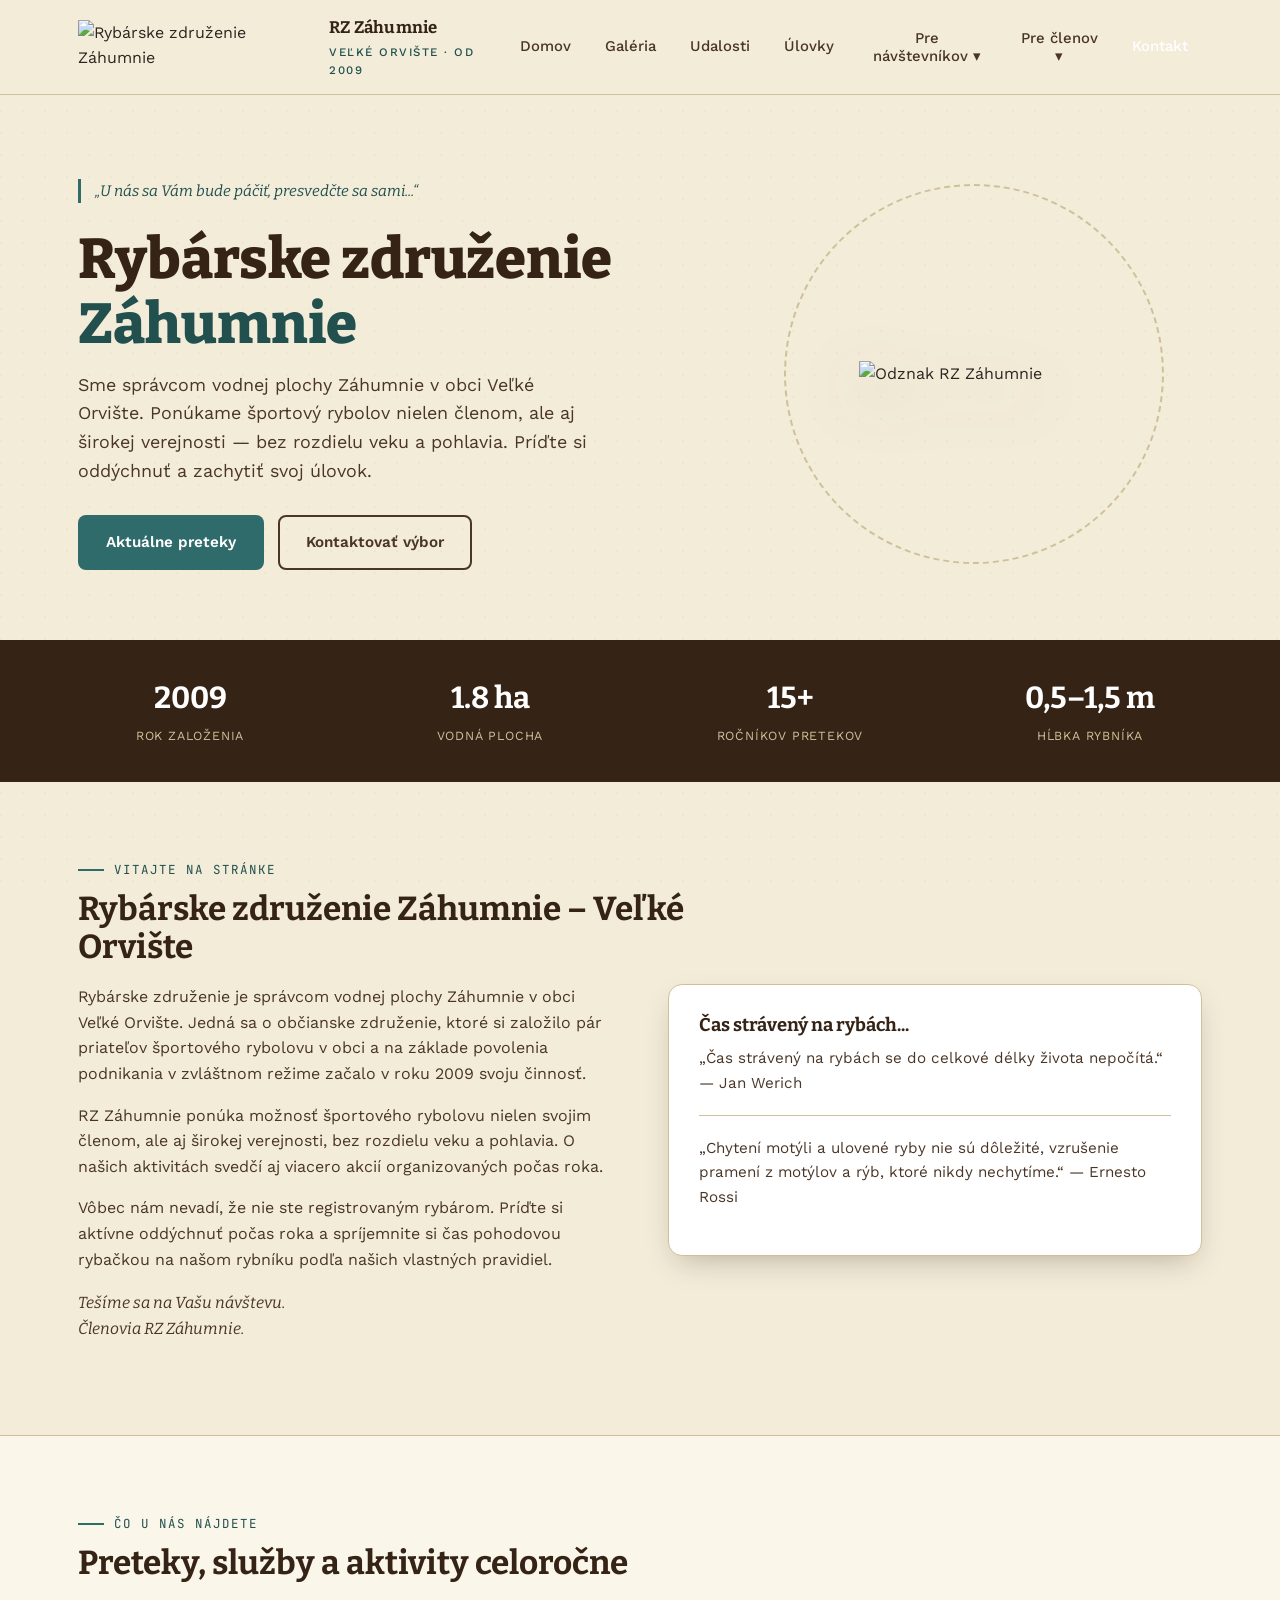
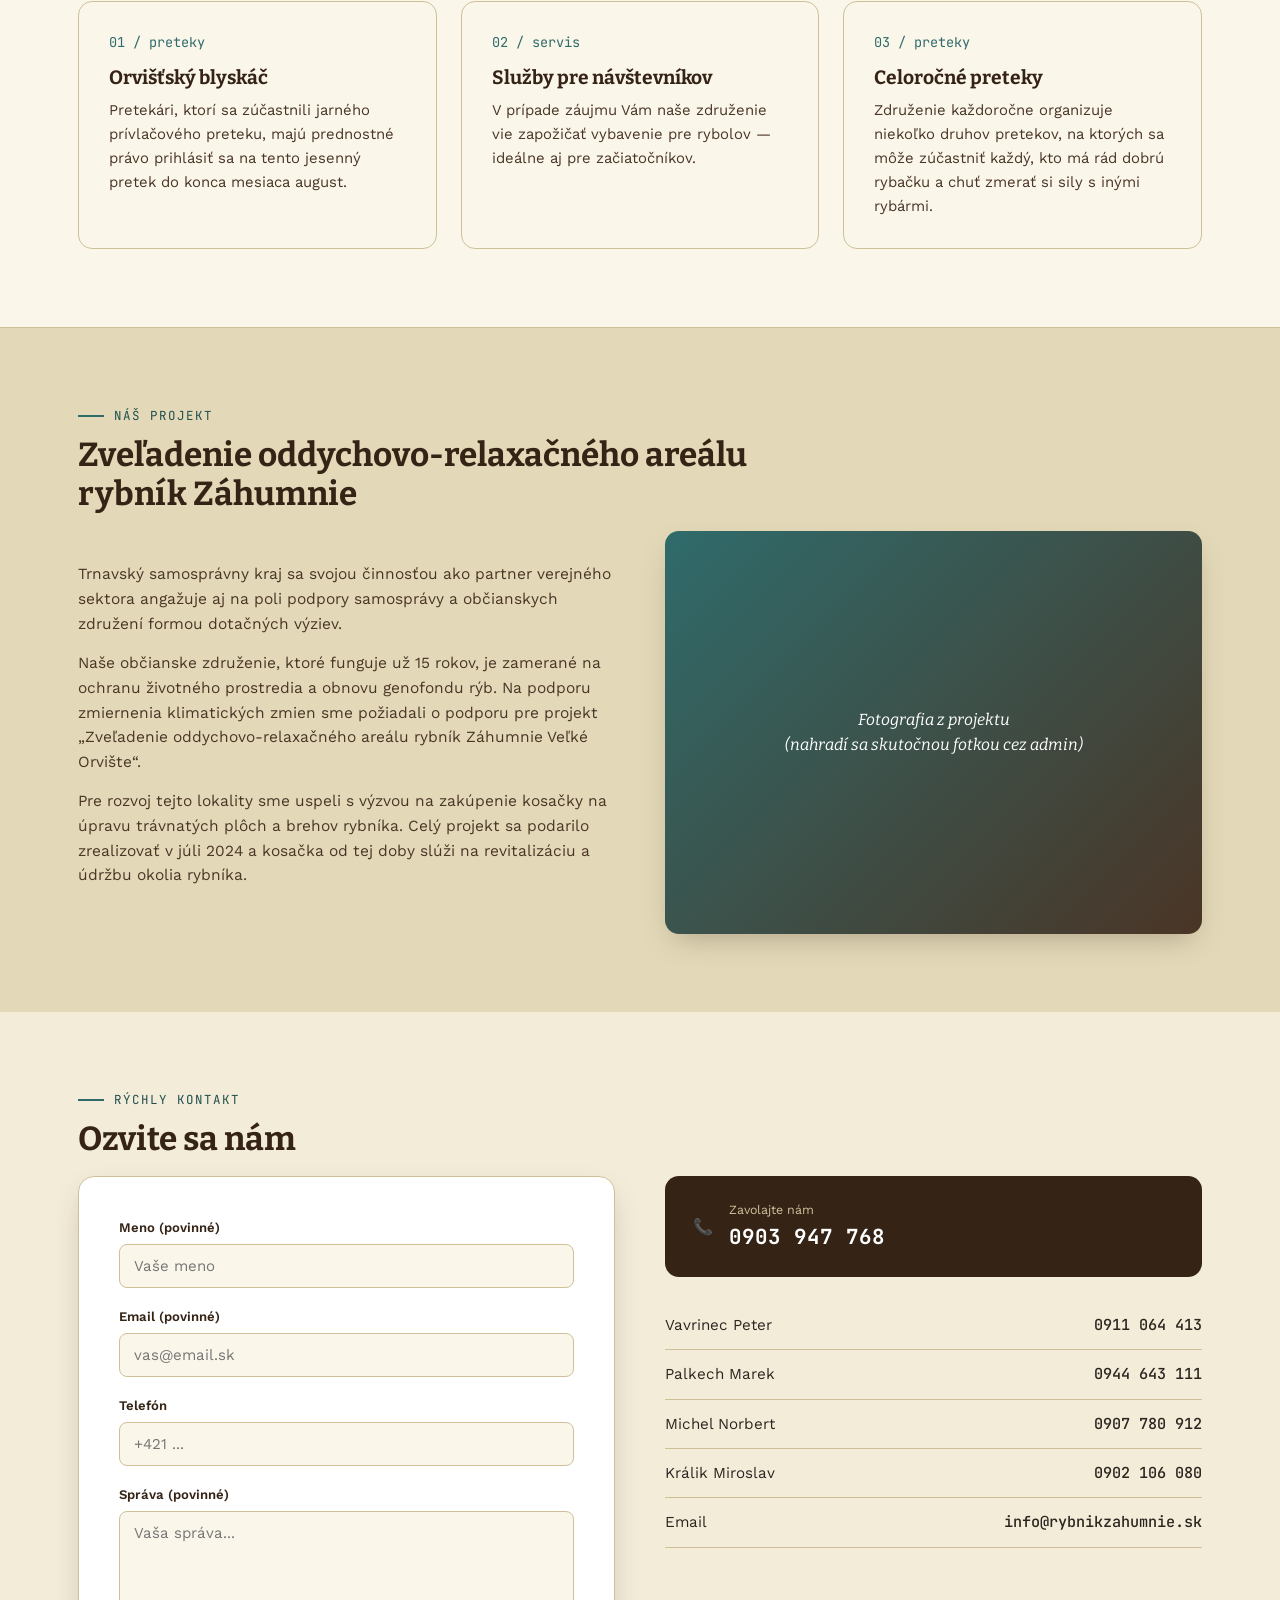
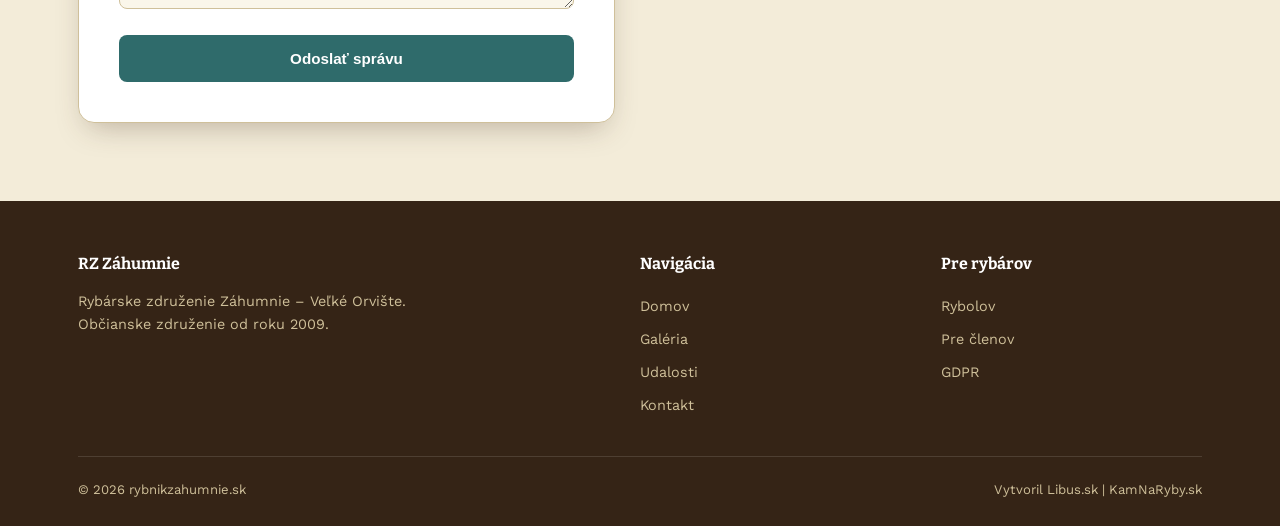
==== index.html @ ee63e74c "Add index.html" ====
<!DOCTYPE html>
<html lang="sk">
<head>
<meta charset="UTF-8">
<meta name="viewport" content="width=device-width, initial-scale=1.0">
<title>Rybárske združenie Záhumnie – Veľké Orvište</title>
<meta name="description" content="Rybárske združenie je správcom vodnej plochy Záhumnie v obci Veľké Orvište. Občianske združenie založené v roku 2009, ktoré ponúka športový rybolov pre členov aj širokú verejnosť.">
<link rel="preconnect" href="https://fonts.googleapis.com">
<link rel="preconnect" href="https://fonts.gstatic.com" crossorigin>
<link href="https://fonts.googleapis.com/css2?family=Bitter:ital,wght@0,400;0,600;0,700;0,800;1,500&family=Work+Sans:wght@300;400;500;600;700&family=JetBrains+Mono:wght@400;500;600&display=swap" rel="stylesheet">
<style>
  :root{
    --ink:#4A3526;
    --ink-deep:#352416;
    --parchment:#F3ECD9;
    --parchment-soft:#FAF6EA;
    --sand:#E3D9B8;
    --sand-line:#CFC09A;
    --water:#2F6B6B;
    --water-deep:#21504F;
    --charcoal:#2B2520;
    --white:#FFFFFF;
    --shadow: 0 12px 30px -10px rgba(74,53,38,.35);
  }
  *{box-sizing:border-box; margin:0; padding:0;}
  html{scroll-behavior:smooth;}
  body{
    font-family:'Work Sans', sans-serif;
    background:var(--parchment);
    color:var(--charcoal);
    line-height:1.6;
    overflow-x:hidden;
  }
  h1,h2,h3,h4{ font-family:'Bitter', serif; color:var(--ink-deep); line-height:1.15; }
  a{ color:inherit; text-decoration:none; }
  .mono{ font-family:'JetBrains Mono', monospace; }
  .wrap{ max-width:1180px; margin:0 auto; padding:0 28px; }

  /* texture */
  body::before{
    content:"";
    position:fixed; inset:0; pointer-events:none; z-index:0;
    background-image: radial-gradient(circle at 1px 1px, rgba(74,53,38,.05) 1px, transparent 0);
    background-size: 22px 22px;
    opacity:.6;
  }

  /* ===== HEADER ===== */
  header{
    position:sticky; top:0; z-index:50;
    background:rgba(243,236,217,.92);
    backdrop-filter: blur(8px);
    border-bottom:1px solid var(--sand-line);
  }
  .nav{ display:flex; align-items:center; justify-content:space-between; padding:14px 28px; max-width:1180px; margin:0 auto;}
  .brand{ display:flex; align-items:center; gap:12px; }
  .brand img{ height:54px; width:auto; display:block; }
  .brand-text{ font-family:'Bitter', serif; font-weight:700; font-size:1.05rem; color:var(--ink-deep); letter-spacing:.2px;}
  .brand-text span{ display:block; font-family:'Work Sans',sans-serif; font-weight:500; font-size:.72rem; color:var(--water-deep); letter-spacing:1.5px; text-transform:uppercase; margin-top:2px;}
  nav.links{ display:flex; align-items:center; gap:6px; font-size:.93rem; font-weight:500;}
  nav.links > a, nav.links > .dropdown > button{
    padding:10px 14px; border-radius:6px; border:none; background:none; cursor:pointer;
    font-family:'Work Sans',sans-serif; font-size:.93rem; font-weight:500; color:var(--ink);
    transition:.2s;
  }
  nav.links > a:hover, nav.links > .dropdown > button:hover{ background:var(--sand); color:var(--ink-deep);}
  .dropdown{ position:relative; }
  .dropdown-menu{
    position:absolute; top:110%; left:0; background:var(--white); border:1px solid var(--sand-line);
    border-radius:10px; box-shadow:var(--shadow); min-width:230px; padding:6px; opacity:0; visibility:hidden;
    transform:translateY(-6px); transition:.18s; z-index:60;
  }
  .dropdown:hover .dropdown-menu{ opacity:1; visibility:visible; transform:translateY(0);}
  .dropdown-menu a{ display:block; padding:10px 14px; border-radius:7px; font-size:.88rem; color:var(--charcoal);}
  .dropdown-menu a:hover{ background:var(--parchment); color:var(--water-deep);}
  .cta-btn{
    background:var(--water); color:#fff !important; padding:10px 20px; border-radius:7px; font-weight:600;
  }
  .cta-btn:hover{ background:var(--water-deep) !important; }
  .burger{ display:none; }

  /* ===== HERO ===== */
  .hero{
    position:relative; z-index:1;
    padding:84px 28px 70px;
    max-width:1180px; margin:0 auto;
    display:grid; grid-template-columns:1.15fr .85fr; gap:50px; align-items:center;
  }
  .hero-quote{
    font-family:'Bitter', serif; font-style:italic; font-size:.95rem; color:var(--water-deep);
    border-left:3px solid var(--water); padding-left:14px; margin-bottom:24px; max-width:480px;
  }
  .hero h1{
    font-size:clamp(2.3rem, 4.4vw, 3.6rem); font-weight:800; margin-bottom:14px;
  }
  .hero h1 em{ font-style:normal; color:var(--water-deep); }
  .hero p.lead{
    font-size:1.12rem; color:var(--ink); max-width:520px; margin-bottom:30px;
  }
  .hero-actions{ display:flex; gap:14px; flex-wrap:wrap; }
  .btn{
    display:inline-flex; align-items:center; gap:8px; padding:13px 26px; border-radius:8px; font-weight:600;
    font-size:.95rem; border:2px solid transparent; transition:.2s;
  }
  .btn-primary{ background:var(--water); color:#fff; }
  .btn-primary:hover{ background:var(--water-deep); transform:translateY(-1px);}
  .btn-outline{ border-color:var(--ink); color:var(--ink); }
  .btn-outline:hover{ background:var(--ink); color:#fff; }

  .hero-badge-wrap{
    position:relative; display:flex; align-items:center; justify-content:center;
  }
  .badge-ring{
    position:absolute; width:380px; height:380px; border-radius:50%;
    border:2px dashed var(--sand-line);
    animation: spin 60s linear infinite;
  }
  @keyframes spin{ to{ transform:rotate(360deg); } }
  .hero-badge-wrap img{
    width:230px; height:auto; filter:drop-shadow(0 18px 30px rgba(74,53,38,.3));
    position:relative; z-index:2;
  }

  /* ===== STATS STRIP ===== */
  .stats{
    background:var(--ink-deep); color:var(--parchment-soft);
    padding:34px 28px;
  }
  .stats-inner{ max-width:1180px; margin:0 auto; display:grid; grid-template-columns:repeat(4,1fr); gap:20px; text-align:center;}
  .stats-inner div b{ display:block; font-family:'Bitter',serif; font-size:1.9rem; color:#fff; }
  .stats-inner div span{ font-size:.78rem; letter-spacing:.8px; text-transform:uppercase; color:var(--sand-line); }

  /* ===== SECTIONS ===== */
  section{ padding:78px 0; position:relative; z-index:1; }
  .eyebrow{
    font-family:'JetBrains Mono',monospace; font-size:.78rem; letter-spacing:2px; text-transform:uppercase;
    color:var(--water-deep); margin-bottom:10px; display:flex; align-items:center; gap:10px;
  }
  .eyebrow::before{ content:""; width:26px; height:2px; background:var(--water); }
  .section-title{ font-size:clamp(1.7rem,2.6vw,2.3rem); margin-bottom:18px; max-width:680px; }
  .section-lead{ color:var(--ink); max-width:680px; font-size:1.02rem; margin-bottom:40px;}

  /* divider stamp motif */
  .stamp-divider{ display:flex; align-items:center; gap:14px; margin:0 auto 50px; width:fit-content; }
  .stamp-divider .dot{ width:8px; height:8px; border-radius:50%; background:var(--water); }
  .stamp-divider .line{ width:60px; height:1px; background:var(--sand-line); }

  /* about */
  .about-grid{ display:grid; grid-template-columns:1fr 1fr; gap:56px; align-items:start; }
  .about-grid p{ margin-bottom:16px; color:var(--ink); }
  .pull-card{
    background:var(--white); border:1px solid var(--sand-line); border-radius:14px; padding:30px;
    box-shadow:var(--shadow);
  }
  .pull-card h4{ font-size:1.15rem; margin-bottom:10px; }
  .pull-card p{ font-size:.95rem; color:var(--ink); }
  .signoff{ font-family:'Bitter',serif; font-style:italic; margin-top:18px; color:var(--water-deep); }

  /* feature cards (sluzby/preteky) */
  .feature-grid{ display:grid; grid-template-columns:repeat(3,1fr); gap:24px; }
  .feature-card{
    background:var(--parchment-soft); border:1px solid var(--sand-line); border-radius:14px; padding:30px;
    transition:.25s;
  }
  .feature-card:hover{ transform:translateY(-4px); box-shadow:var(--shadow); border-color:var(--water);}
  .feature-card .num{ font-family:'JetBrains Mono',monospace; color:var(--water); font-size:.85rem; margin-bottom:14px; display:block;}
  .feature-card h3{ font-size:1.2rem; margin-bottom:10px; }
  .feature-card p{ font-size:.93rem; color:var(--ink); }

  /* project section (TSK) */
  .project{ background:var(--sand); }
  .project-grid{ display:grid; grid-template-columns:1fr 1fr; gap:50px; align-items:center; }
  .project p{ color:var(--ink); margin-bottom:14px; font-size:.97rem; }
  .project-photo{
    border-radius:14px; overflow:hidden; box-shadow:var(--shadow); aspect-ratio:4/3;
    background:linear-gradient(135deg, var(--water) 0%, var(--ink) 100%);
    display:flex; align-items:center; justify-content:center; color:#fff; font-family:'Bitter',serif;
    font-style:italic; text-align:center; padding:20px;
  }

  /* contact */
  .contact{ }
  .contact-grid{ display:grid; grid-template-columns:1fr 1fr; gap:50px; }
  .contact-card{ background:var(--white); border:1px solid var(--sand-line); border-radius:16px; padding:40px; box-shadow:var(--shadow);}
  .field{ margin-bottom:18px; }
  .field label{ display:block; font-size:.82rem; font-weight:600; margin-bottom:6px; color:var(--ink-deep);}
  .field input, .field textarea{
    width:100%; padding:12px 14px; border:1.5px solid var(--sand-line); border-radius:8px; font-family:inherit;
    font-size:.94rem; background:var(--parchment-soft); color:var(--charcoal);
  }
  .field input:focus, .field textarea:focus{ outline:none; border-color:var(--water); }
  .phone-box{
    display:flex; align-items:center; gap:16px; padding:24px 28px; background:var(--ink-deep); border-radius:14px;
    color:#fff; margin-bottom:24px;
  }
  .phone-box b{ font-family:'JetBrains Mono',monospace; font-size:1.3rem; letter-spacing:1px;}
  .contact-list{ list-style:none; }
  .contact-list li{ padding:12px 0; border-bottom:1px solid var(--sand-line); display:flex; justify-content:space-between; font-size:.95rem;}
  .contact-list li b{ font-family:'JetBrains Mono',monospace; font-weight:500; }

  /* footer */
  footer{ background:var(--ink-deep); color:var(--parchment-soft); padding:50px 0 26px; }
  .footer-grid{ display:grid; grid-template-columns:2fr 1fr 1fr; gap:40px; margin-bottom:34px;}
  .footer-grid h5{ font-family:'Bitter',serif; color:#fff; margin-bottom:14px; font-size:1rem;}
  .footer-grid a{ display:block; padding:5px 0; font-size:.9rem; color:var(--sand-line); }
  .footer-grid a:hover{ color:#fff; }
  .footer-bottom{
    border-top:1px solid rgba(255,255,255,.12); padding-top:22px; display:flex; justify-content:space-between;
    flex-wrap:wrap; gap:10px; font-size:.82rem; color:var(--sand-line);
  }
  .footer-bottom a{ color:var(--sand-line); }
  .footer-bottom a:hover{ color:#fff; }

  @media(max-width:880px){
    .nav nav.links{ display:none; }
    .hero{ grid-template-columns:1fr; }
    .hero-badge-wrap{ order:-1; }
    .badge-ring{ width:240px; height:240px; }
    .hero-badge-wrap img{ width:160px; }
    .stats-inner{ grid-template-columns:repeat(2,1fr); }
    .about-grid, .project-grid, .contact-grid{ grid-template-columns:1fr; }
    .feature-grid{ grid-template-columns:1fr; }
    .footer-grid{ grid-template-columns:1fr; }
  }
  @media (prefers-reduced-motion: reduce){
    .badge-ring{ animation:none; }
  }
</style>
</head>
<body>

<header>
  <div class="nav">
    <a class="brand" href="#">
      <img src="logo.png" alt="Rybárske združenie Záhumnie">
      <span class="brand-text">RZ Záhumnie<span>Veľké Orvište · od 2009</span></span>
    </a>
    <nav class="links">
      <a href="#domov">Domov</a>
      <a href="#galeria">Galéria</a>
      <a href="#udalosti">Udalosti</a>
      <a href="#ulovky">Úlovky</a>
      <div class="dropdown">
        <button>Pre návštevníkov ▾</button>
        <div class="dropdown-menu">
          <a href="#">Rybolov</a>
          <a href="#">Servis</a>
          <a href="#">Ochrana osobných údajov a GDPR</a>
        </div>
      </div>
      <div class="dropdown">
        <button>Pre členov ▾</button>
        <div class="dropdown-menu">
          <a href="#">Zoznam našich členov</a>
          <a href="#">Stanovy združenia</a>
          <a href="#">Rybársky poriadok</a>
        </div>
      </div>
      <a class="cta-btn" href="#kontakt">Kontakt</a>
    </nav>
  </div>
</header>

<section class="hero" id="domov">
  <div>
    <p class="hero-quote">„U nás sa Vám bude páčiť, presvedčte sa sami...“</p>
    <h1>Rybárske združenie <em>Záhumnie</em></h1>
    <p class="lead">Sme správcom vodnej plochy Záhumnie v obci Veľké Orvište. Ponúkame športový rybolov nielen členom, ale aj širokej verejnosti — bez rozdielu veku a pohlavia. Príďte si oddýchnuť a zachytiť svoj úlovok.</p>
    <div class="hero-actions">
      <a href="#udalosti" class="btn btn-primary">Aktuálne preteky</a>
      <a href="#kontakt" class="btn btn-outline">Kontaktovať výbor</a>
    </div>
  </div>
  <div class="hero-badge-wrap">
    <div class="badge-ring"></div>
    <img src="logo.png" alt="Odznak RZ Záhumnie">
  </div>
</section>

<div class="stats">
  <div class="stats-inner">
    <div><b>2009</b><span>rok založenia</span></div>
    <div><b>1.8 ha</b><span>vodná plocha</span></div>
    <div><b>15+</b><span>ročníkov pretekov</span></div>
    <div><b>0,5–1,5 m</b><span>hĺbka rybníka</span></div>
  </div>
</div>

<section id="vitajte">
  <div class="wrap">
    <div class="eyebrow">Vitajte na stránke</div>
    <h2 class="section-title">Rybárske združenie Záhumnie – Veľké Orvište</h2>
    <div class="about-grid">
      <div>
        <p>Rybárske združenie je správcom vodnej plochy Záhumnie v obci Veľké Orvište. Jedná sa o občianske združenie, ktoré si založilo pár priateľov športového rybolovu v obci a na základe povolenia podnikania v zvláštnom režime začalo v roku 2009 svoju činnosť.</p>
        <p>RZ Záhumnie ponúka možnosť športového rybolovu nielen svojim členom, ale aj širokej verejnosti, bez rozdielu veku a pohlavia. O našich aktivitách svedčí aj viacero akcií organizovaných počas roka.</p>
        <p>Vôbec nám nevadí, že nie ste registrovaným rybárom. Príďte si aktívne oddýchnuť počas roka a spríjemnite si čas pohodovou rybačkou na našom rybníku podľa našich vlastných pravidiel.</p>
        <p class="signoff">Tešíme sa na Vašu návštevu.<br>Členovia RZ Záhumnie.</p>
      </div>
      <div class="pull-card">
        <h4>Čas strávený na rybách...</h4>
        <p>„Čas strávený na rybách se do celkové délky života nepočítá.“ — Jan Werich</p>
        <hr style="border:none;border-top:1px solid var(--sand-line); margin:20px 0;">
        <p>„Chytení motýli a ulovené ryby nie sú dôležité, vzrušenie pramení z motýlov a rýb, ktoré nikdy nechytíme.“ — Ernesto Rossi</p>
      </div>
    </div>
  </div>
</section>

<section style="background:var(--parchment-soft); border-top:1px solid var(--sand-line); border-bottom:1px solid var(--sand-line);">
  <div class="wrap">
    <div class="eyebrow">Čo u nás nájdete</div>
    <h2 class="section-title">Preteky, služby a aktivity celoročne</h2>
    <div class="feature-grid">
      <div class="feature-card">
        <span class="num">01 / preteky</span>
        <h3>Orvišťský blyskáč</h3>
        <p>Pretekári, ktorí sa zúčastnili jarného prívlačového preteku, majú prednostné právo prihlásiť sa na tento jesenný pretek do konca mesiaca august.</p>
      </div>
      <div class="feature-card">
        <span class="num">02 / servis</span>
        <h3>Služby pre návštevníkov</h3>
        <p>V prípade záujmu Vám naše združenie vie zapožičať vybavenie pre rybolov — ideálne aj pre začiatočníkov.</p>
      </div>
      <div class="feature-card">
        <span class="num">03 / preteky</span>
        <h3>Celoročné preteky</h3>
        <p>Združenie každoročne organizuje niekoľko druhov pretekov, na ktorých sa môže zúčastniť každý, kto má rád dobrú rybačku a chuť zmerať si sily s inými rybármi.</p>
      </div>
    </div>
  </div>
</section>

<section class="project">
  <div class="wrap">
    <div class="eyebrow">Náš projekt</div>
    <h2 class="section-title">Zveľadenie oddychovo-relaxačného areálu rybník Záhumnie</h2>
    <div class="project-grid">
      <div>
        <p>Trnavský samosprávny kraj sa svojou činnosťou ako partner verejného sektora angažuje aj na poli podpory samosprávy a občianskych združení formou dotačných výziev.</p>
        <p>Naše občianske združenie, ktoré funguje už 15 rokov, je zamerané na ochranu životného prostredia a obnovu genofondu rýb. Na podporu zmiernenia klimatických zmien sme požiadali o podporu pre projekt „Zveľadenie oddychovo-relaxačného areálu rybník Záhumnie Veľké Orvište“.</p>
        <p>Pre rozvoj tejto lokality sme uspeli s výzvou na zakúpenie kosačky na úpravu trávnatých plôch a brehov rybníka. Celý projekt sa podarilo zrealizovať v júli 2024 a kosačka od tej doby slúži na revitalizáciu a údržbu okolia rybníka.</p>
      </div>
      <div class="project-photo">Fotografia z projektu<br>(nahradí sa skutočnou fotkou cez admin)</div>
    </div>
  </div>
</section>

<section class="contact" id="kontakt">
  <div class="wrap">
    <div class="eyebrow">Rýchly kontakt</div>
    <h2 class="section-title">Ozvite sa nám</h2>
    <div class="contact-grid">
      <div class="contact-card">
        <div class="field"><label>Meno (povinné)</label><input type="text" placeholder="Vaše meno"></div>
        <div class="field"><label>Email (povinné)</label><input type="email" placeholder="vas@email.sk"></div>
        <div class="field"><label>Telefón</label><input type="text" placeholder="+421 ..."></div>
        <div class="field"><label>Správa (povinné)</label><textarea rows="4" placeholder="Vaša správa..."></textarea></div>
        <button class="btn btn-primary" style="width:100%; justify-content:center;">Odoslať správu</button>
      </div>
      <div>
        <div class="phone-box">
          <span>📞</span>
          <div><div style="font-size:.78rem; color:var(--sand-line);">Zavolajte nám</div><b>0903 947 768</b></div>
        </div>
        <ul class="contact-list">
          <li>Vavrinec Peter <b>0911 064 413</b></li>
          <li>Palkech Marek <b>0944 643 111</b></li>
          <li>Michel Norbert <b>0907 780 912</b></li>
          <li>Králik Miroslav <b>0902 106 080</b></li>
          <li>Email <b>info@rybnikzahumnie.sk</b></li>
        </ul>
      </div>
    </div>
  </div>
</section>

<footer>
  <div class="wrap">
    <div class="footer-grid">
      <div>
        <h5>RZ Záhumnie</h5>
        <p style="color:var(--sand-line); font-size:.9rem; max-width:340px;">Rybárske združenie Záhumnie – Veľké Orvište. Občianske združenie od roku 2009.</p>
      </div>
      <div>
        <h5>Navigácia</h5>
        <a href="#domov">Domov</a>
        <a href="#galeria">Galéria</a>
        <a href="#udalosti">Udalosti</a>
        <a href="#kontakt">Kontakt</a>
      </div>
      <div>
        <h5>Pre rybárov</h5>
        <a href="#">Rybolov</a>
        <a href="#">Pre členov</a>
        <a href="#">GDPR</a>
      </div>
    </div>
    <div class="footer-bottom">
      <span>© 2026 rybnikzahumnie.sk</span>
      <span>Vytvoril <a href="#">Libus.sk</a> | <a href="#">KamNaRyby.sk</a></span>
    </div>
  </div>
</footer>

</body>
</html>
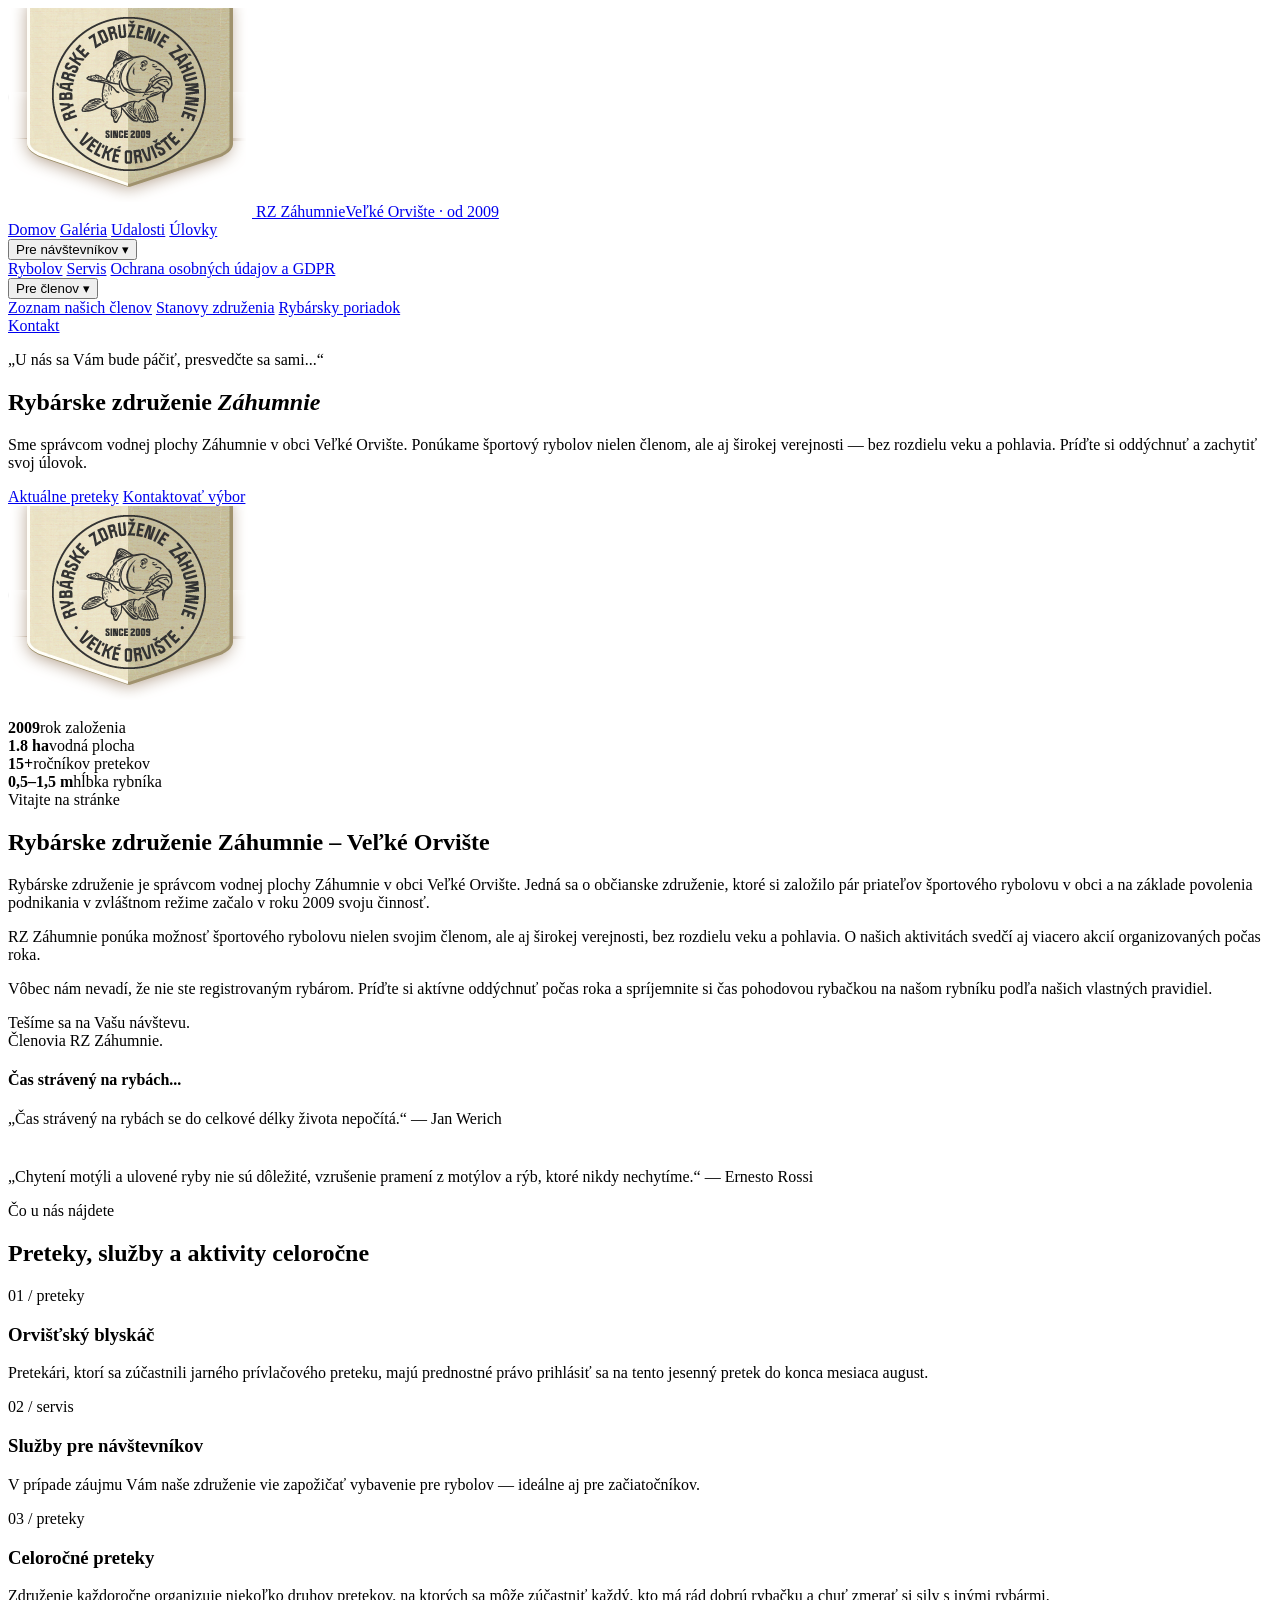
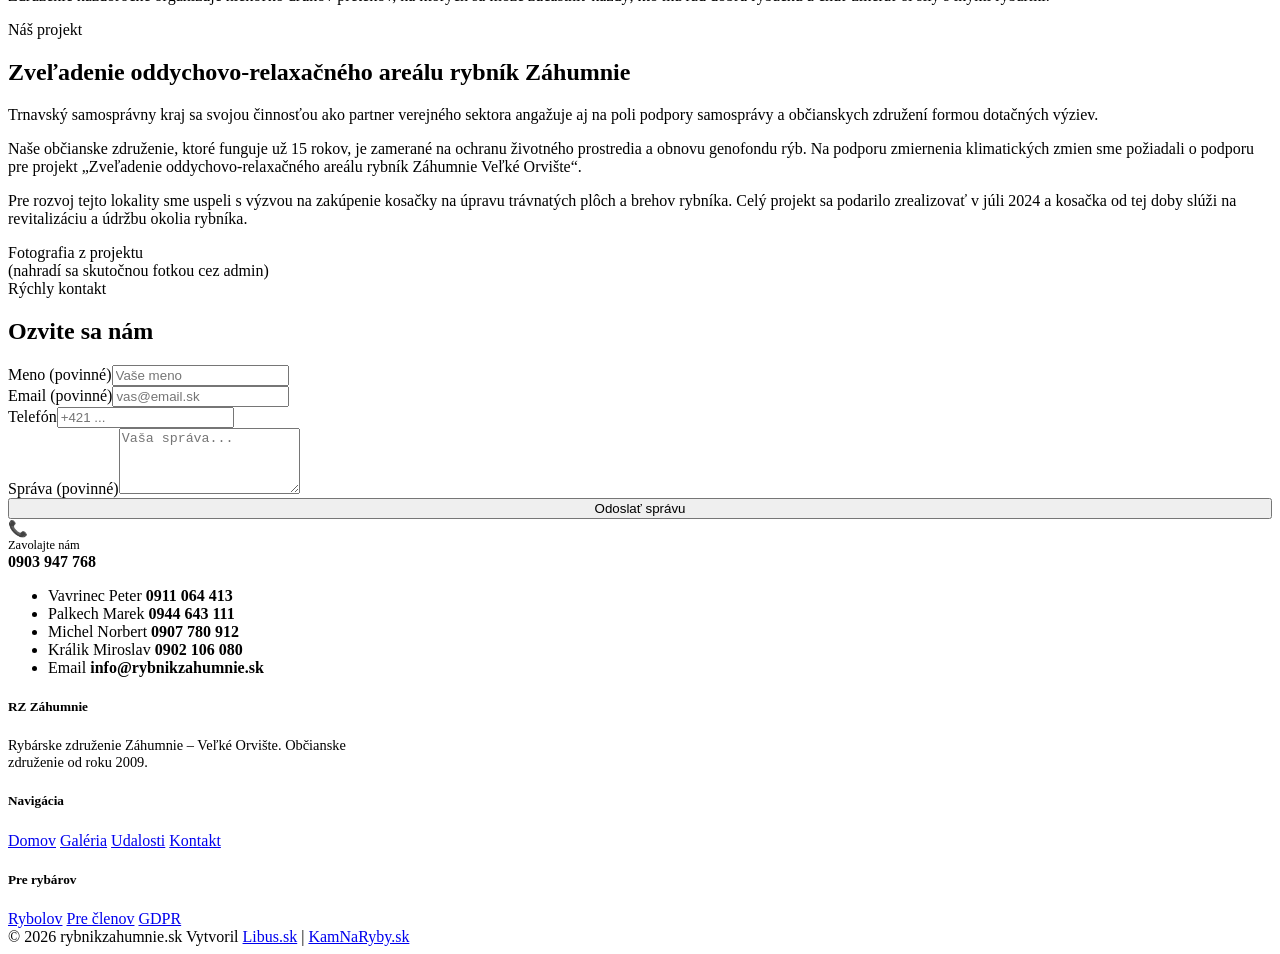
==== commit 59f2ca16: "Add/update index.html" ====
--- a/index.html
+++ b/index.html
@@ -8,224 +8,7 @@
 <link rel="preconnect" href="https://fonts.googleapis.com">
 <link rel="preconnect" href="https://fonts.gstatic.com" crossorigin>
 <link href="https://fonts.googleapis.com/css2?family=Bitter:ital,wght@0,400;0,600;0,700;0,800;1,500&family=Work+Sans:wght@300;400;500;600;700&family=JetBrains+Mono:wght@400;500;600&display=swap" rel="stylesheet">
-<style>
-  :root{
-    --ink:#4A3526;
-    --ink-deep:#352416;
-    --parchment:#F3ECD9;
-    --parchment-soft:#FAF6EA;
-    --sand:#E3D9B8;
-    --sand-line:#CFC09A;
-    --water:#2F6B6B;
-    --water-deep:#21504F;
-    --charcoal:#2B2520;
-    --white:#FFFFFF;
-    --shadow: 0 12px 30px -10px rgba(74,53,38,.35);
-  }
-  *{box-sizing:border-box; margin:0; padding:0;}
-  html{scroll-behavior:smooth;}
-  body{
-    font-family:'Work Sans', sans-serif;
-    background:var(--parchment);
-    color:var(--charcoal);
-    line-height:1.6;
-    overflow-x:hidden;
-  }
-  h1,h2,h3,h4{ font-family:'Bitter', serif; color:var(--ink-deep); line-height:1.15; }
-  a{ color:inherit; text-decoration:none; }
-  .mono{ font-family:'JetBrains Mono', monospace; }
-  .wrap{ max-width:1180px; margin:0 auto; padding:0 28px; }
-
-  /* texture */
-  body::before{
-    content:"";
-    position:fixed; inset:0; pointer-events:none; z-index:0;
-    background-image: radial-gradient(circle at 1px 1px, rgba(74,53,38,.05) 1px, transparent 0);
-    background-size: 22px 22px;
-    opacity:.6;
-  }
-
-  /* ===== HEADER ===== */
-  header{
-    position:sticky; top:0; z-index:50;
-    background:rgba(243,236,217,.92);
-    backdrop-filter: blur(8px);
-    border-bottom:1px solid var(--sand-line);
-  }
-  .nav{ display:flex; align-items:center; justify-content:space-between; padding:14px 28px; max-width:1180px; margin:0 auto;}
-  .brand{ display:flex; align-items:center; gap:12px; }
-  .brand img{ height:54px; width:auto; display:block; }
-  .brand-text{ font-family:'Bitter', serif; font-weight:700; font-size:1.05rem; color:var(--ink-deep); letter-spacing:.2px;}
-  .brand-text span{ display:block; font-family:'Work Sans',sans-serif; font-weight:500; font-size:.72rem; color:var(--water-deep); letter-spacing:1.5px; text-transform:uppercase; margin-top:2px;}
-  nav.links{ display:flex; align-items:center; gap:6px; font-size:.93rem; font-weight:500;}
-  nav.links > a, nav.links > .dropdown > button{
-    padding:10px 14px; border-radius:6px; border:none; background:none; cursor:pointer;
-    font-family:'Work Sans',sans-serif; font-size:.93rem; font-weight:500; color:var(--ink);
-    transition:.2s;
-  }
-  nav.links > a:hover, nav.links > .dropdown > button:hover{ background:var(--sand); color:var(--ink-deep);}
-  .dropdown{ position:relative; }
-  .dropdown-menu{
-    position:absolute; top:110%; left:0; background:var(--white); border:1px solid var(--sand-line);
-    border-radius:10px; box-shadow:var(--shadow); min-width:230px; padding:6px; opacity:0; visibility:hidden;
-    transform:translateY(-6px); transition:.18s; z-index:60;
-  }
-  .dropdown:hover .dropdown-menu{ opacity:1; visibility:visible; transform:translateY(0);}
-  .dropdown-menu a{ display:block; padding:10px 14px; border-radius:7px; font-size:.88rem; color:var(--charcoal);}
-  .dropdown-menu a:hover{ background:var(--parchment); color:var(--water-deep);}
-  .cta-btn{
-    background:var(--water); color:#fff !important; padding:10px 20px; border-radius:7px; font-weight:600;
-  }
-  .cta-btn:hover{ background:var(--water-deep) !important; }
-  .burger{ display:none; }
-
-  /* ===== HERO ===== */
-  .hero{
-    position:relative; z-index:1;
-    padding:84px 28px 70px;
-    max-width:1180px; margin:0 auto;
-    display:grid; grid-template-columns:1.15fr .85fr; gap:50px; align-items:center;
-  }
-  .hero-quote{
-    font-family:'Bitter', serif; font-style:italic; font-size:.95rem; color:var(--water-deep);
-    border-left:3px solid var(--water); padding-left:14px; margin-bottom:24px; max-width:480px;
-  }
-  .hero h1{
-    font-size:clamp(2.3rem, 4.4vw, 3.6rem); font-weight:800; margin-bottom:14px;
-  }
-  .hero h1 em{ font-style:normal; color:var(--water-deep); }
-  .hero p.lead{
-    font-size:1.12rem; color:var(--ink); max-width:520px; margin-bottom:30px;
-  }
-  .hero-actions{ display:flex; gap:14px; flex-wrap:wrap; }
-  .btn{
-    display:inline-flex; align-items:center; gap:8px; padding:13px 26px; border-radius:8px; font-weight:600;
-    font-size:.95rem; border:2px solid transparent; transition:.2s;
-  }
-  .btn-primary{ background:var(--water); color:#fff; }
-  .btn-primary:hover{ background:var(--water-deep); transform:translateY(-1px);}
-  .btn-outline{ border-color:var(--ink); color:var(--ink); }
-  .btn-outline:hover{ background:var(--ink); color:#fff; }
-
-  .hero-badge-wrap{
-    position:relative; display:flex; align-items:center; justify-content:center;
-  }
-  .badge-ring{
-    position:absolute; width:380px; height:380px; border-radius:50%;
-    border:2px dashed var(--sand-line);
-    animation: spin 60s linear infinite;
-  }
-  @keyframes spin{ to{ transform:rotate(360deg); } }
-  .hero-badge-wrap img{
-    width:230px; height:auto; filter:drop-shadow(0 18px 30px rgba(74,53,38,.3));
-    position:relative; z-index:2;
-  }
-
-  /* ===== STATS STRIP ===== */
-  .stats{
-    background:var(--ink-deep); color:var(--parchment-soft);
-    padding:34px 28px;
-  }
-  .stats-inner{ max-width:1180px; margin:0 auto; display:grid; grid-template-columns:repeat(4,1fr); gap:20px; text-align:center;}
-  .stats-inner div b{ display:block; font-family:'Bitter',serif; font-size:1.9rem; color:#fff; }
-  .stats-inner div span{ font-size:.78rem; letter-spacing:.8px; text-transform:uppercase; color:var(--sand-line); }
-
-  /* ===== SECTIONS ===== */
-  section{ padding:78px 0; position:relative; z-index:1; }
-  .eyebrow{
-    font-family:'JetBrains Mono',monospace; font-size:.78rem; letter-spacing:2px; text-transform:uppercase;
-    color:var(--water-deep); margin-bottom:10px; display:flex; align-items:center; gap:10px;
-  }
-  .eyebrow::before{ content:""; width:26px; height:2px; background:var(--water); }
-  .section-title{ font-size:clamp(1.7rem,2.6vw,2.3rem); margin-bottom:18px; max-width:680px; }
-  .section-lead{ color:var(--ink); max-width:680px; font-size:1.02rem; margin-bottom:40px;}
-
-  /* divider stamp motif */
-  .stamp-divider{ display:flex; align-items:center; gap:14px; margin:0 auto 50px; width:fit-content; }
-  .stamp-divider .dot{ width:8px; height:8px; border-radius:50%; background:var(--water); }
-  .stamp-divider .line{ width:60px; height:1px; background:var(--sand-line); }
-
-  /* about */
-  .about-grid{ display:grid; grid-template-columns:1fr 1fr; gap:56px; align-items:start; }
-  .about-grid p{ margin-bottom:16px; color:var(--ink); }
-  .pull-card{
-    background:var(--white); border:1px solid var(--sand-line); border-radius:14px; padding:30px;
-    box-shadow:var(--shadow);
-  }
-  .pull-card h4{ font-size:1.15rem; margin-bottom:10px; }
-  .pull-card p{ font-size:.95rem; color:var(--ink); }
-  .signoff{ font-family:'Bitter',serif; font-style:italic; margin-top:18px; color:var(--water-deep); }
-
-  /* feature cards (sluzby/preteky) */
-  .feature-grid{ display:grid; grid-template-columns:repeat(3,1fr); gap:24px; }
-  .feature-card{
-    background:var(--parchment-soft); border:1px solid var(--sand-line); border-radius:14px; padding:30px;
-    transition:.25s;
-  }
-  .feature-card:hover{ transform:translateY(-4px); box-shadow:var(--shadow); border-color:var(--water);}
-  .feature-card .num{ font-family:'JetBrains Mono',monospace; color:var(--water); font-size:.85rem; margin-bottom:14px; display:block;}
-  .feature-card h3{ font-size:1.2rem; margin-bottom:10px; }
-  .feature-card p{ font-size:.93rem; color:var(--ink); }
-
-  /* project section (TSK) */
-  .project{ background:var(--sand); }
-  .project-grid{ display:grid; grid-template-columns:1fr 1fr; gap:50px; align-items:center; }
-  .project p{ color:var(--ink); margin-bottom:14px; font-size:.97rem; }
-  .project-photo{
-    border-radius:14px; overflow:hidden; box-shadow:var(--shadow); aspect-ratio:4/3;
-    background:linear-gradient(135deg, var(--water) 0%, var(--ink) 100%);
-    display:flex; align-items:center; justify-content:center; color:#fff; font-family:'Bitter',serif;
-    font-style:italic; text-align:center; padding:20px;
-  }
-
-  /* contact */
-  .contact{ }
-  .contact-grid{ display:grid; grid-template-columns:1fr 1fr; gap:50px; }
-  .contact-card{ background:var(--white); border:1px solid var(--sand-line); border-radius:16px; padding:40px; box-shadow:var(--shadow);}
-  .field{ margin-bottom:18px; }
-  .field label{ display:block; font-size:.82rem; font-weight:600; margin-bottom:6px; color:var(--ink-deep);}
-  .field input, .field textarea{
-    width:100%; padding:12px 14px; border:1.5px solid var(--sand-line); border-radius:8px; font-family:inherit;
-    font-size:.94rem; background:var(--parchment-soft); color:var(--charcoal);
-  }
-  .field input:focus, .field textarea:focus{ outline:none; border-color:var(--water); }
-  .phone-box{
-    display:flex; align-items:center; gap:16px; padding:24px 28px; background:var(--ink-deep); border-radius:14px;
-    color:#fff; margin-bottom:24px;
-  }
-  .phone-box b{ font-family:'JetBrains Mono',monospace; font-size:1.3rem; letter-spacing:1px;}
-  .contact-list{ list-style:none; }
-  .contact-list li{ padding:12px 0; border-bottom:1px solid var(--sand-line); display:flex; justify-content:space-between; font-size:.95rem;}
-  .contact-list li b{ font-family:'JetBrains Mono',monospace; font-weight:500; }
-
-  /* footer */
-  footer{ background:var(--ink-deep); color:var(--parchment-soft); padding:50px 0 26px; }
-  .footer-grid{ display:grid; grid-template-columns:2fr 1fr 1fr; gap:40px; margin-bottom:34px;}
-  .footer-grid h5{ font-family:'Bitter',serif; color:#fff; margin-bottom:14px; font-size:1rem;}
-  .footer-grid a{ display:block; padding:5px 0; font-size:.9rem; color:var(--sand-line); }
-  .footer-grid a:hover{ color:#fff; }
-  .footer-bottom{
-    border-top:1px solid rgba(255,255,255,.12); padding-top:22px; display:flex; justify-content:space-between;
-    flex-wrap:wrap; gap:10px; font-size:.82rem; color:var(--sand-line);
-  }
-  .footer-bottom a{ color:var(--sand-line); }
-  .footer-bottom a:hover{ color:#fff; }
-
-  @media(max-width:880px){
-    .nav nav.links{ display:none; }
-    .hero{ grid-template-columns:1fr; }
-    .hero-badge-wrap{ order:-1; }
-    .badge-ring{ width:240px; height:240px; }
-    .hero-badge-wrap img{ width:160px; }
-    .stats-inner{ grid-template-columns:repeat(2,1fr); }
-    .about-grid, .project-grid, .contact-grid{ grid-template-columns:1fr; }
-    .feature-grid{ grid-template-columns:1fr; }
-    .footer-grid{ grid-template-columns:1fr; }
-  }
-  @media (prefers-reduced-motion: reduce){
-    .badge-ring{ animation:none; }
-  }
-</style>
+<link rel="stylesheet" href="style.css">
 </head>
 <body>
 
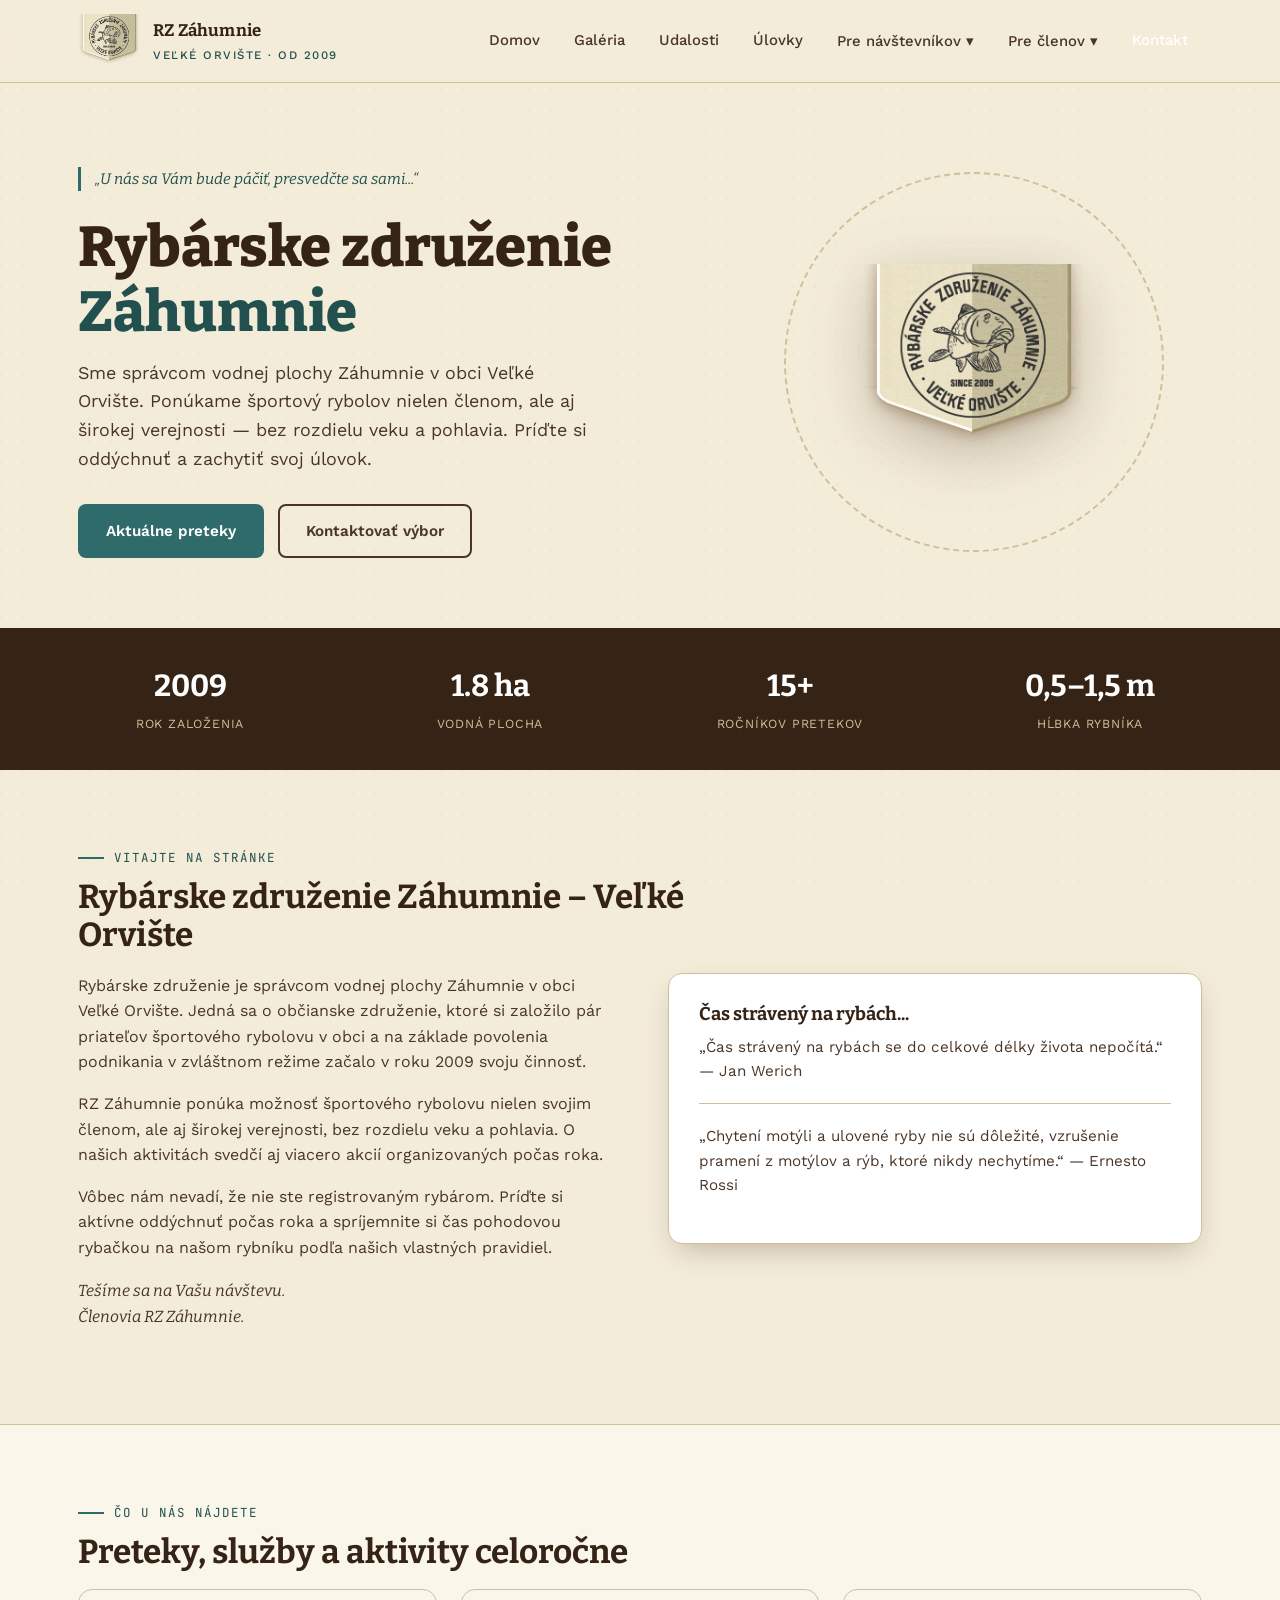
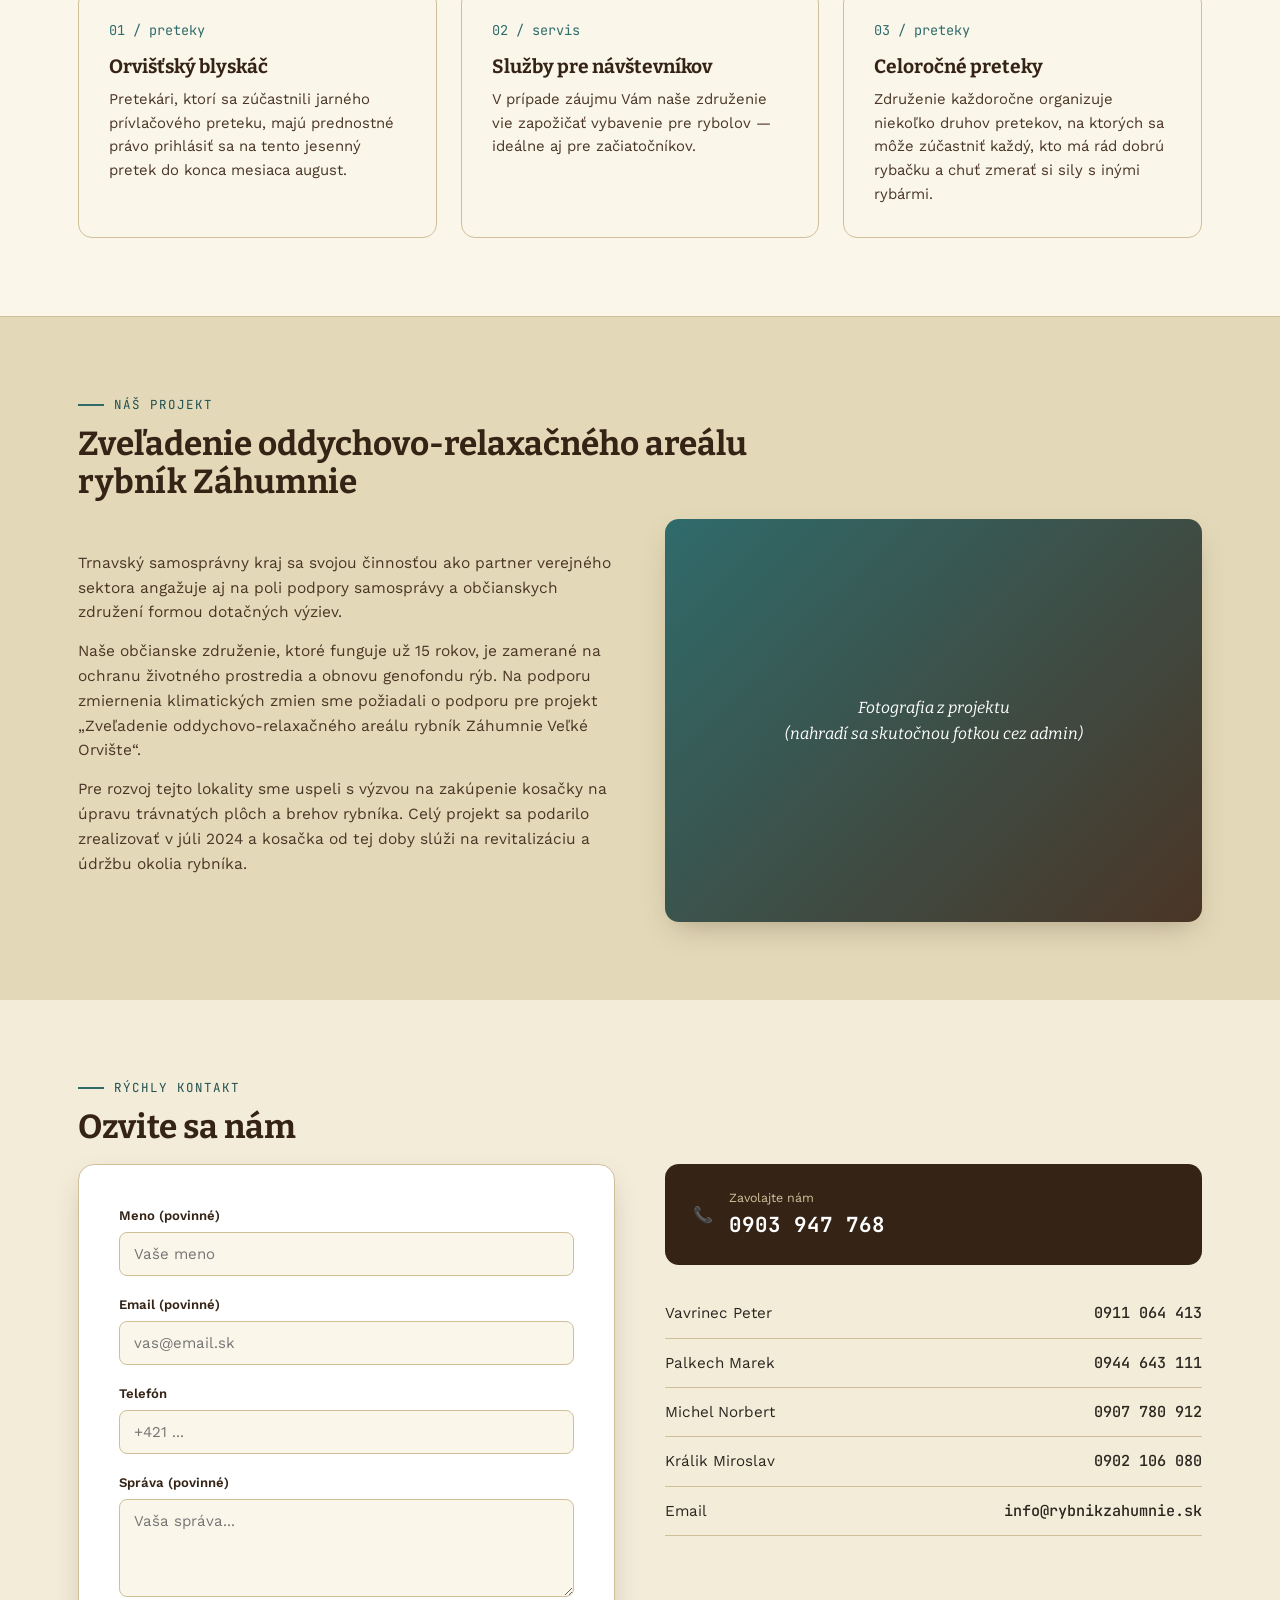
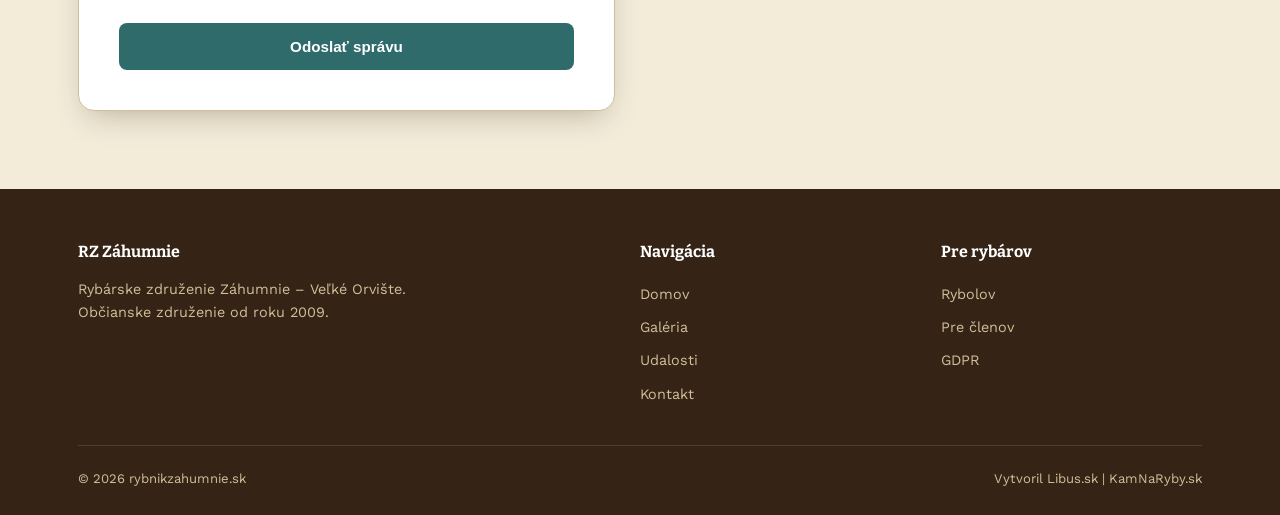
==== commit 3768d6e8: "Update index.html" ====
--- a/index.html
+++ b/index.html
@@ -10,7 +10,7 @@
 <link href="https://fonts.googleapis.com/css2?family=Bitter:ital,wght@0,400;0,600;0,700;0,800;1,500&family=Work+Sans:wght@300;400;500;600;700&family=JetBrains+Mono:wght@400;500;600&display=swap" rel="stylesheet">
 <link rel="stylesheet" href="style.css">
 </head>
-<body>
+<body data-page="home">
 
 <header>
   <div class="nav">
@@ -48,7 +48,7 @@
   <div>
     <p class="hero-quote">„U nás sa Vám bude páčiť, presvedčte sa sami...“</p>
     <h1>Rybárske združenie <em>Záhumnie</em></h1>
-    <p class="lead">Sme správcom vodnej plochy Záhumnie v obci Veľké Orvište. Ponúkame športový rybolov nielen členom, ale aj širokej verejnosti — bez rozdielu veku a pohlavia. Príďte si oddýchnuť a zachytiť svoj úlovok.</p>
+    <p class="lead" id="cms-hero-lead" data-cms="heroLead">Sme správcom vodnej plochy Záhumnie v obci Veľké Orvište. Ponúkame športový rybolov nielen členom, ale aj širokej verejnosti — bez rozdielu veku a pohlavia. Príďte si oddýchnuť a zachytiť svoj úlovok.</p>
     <div class="hero-actions">
       <a href="#udalosti" class="btn btn-primary">Aktuálne preteky</a>
       <a href="#kontakt" class="btn btn-outline">Kontaktovať výbor</a>
@@ -74,7 +74,7 @@
     <div class="eyebrow">Vitajte na stránke</div>
     <h2 class="section-title">Rybárske združenie Záhumnie – Veľké Orvište</h2>
     <div class="about-grid">
-      <div>
+      <div id="cms-vitajte" data-cms="vitajte">
         <p>Rybárske združenie je správcom vodnej plochy Záhumnie v obci Veľké Orvište. Jedná sa o občianske združenie, ktoré si založilo pár priateľov športového rybolovu v obci a na základe povolenia podnikania v zvláštnom režime začalo v roku 2009 svoju činnosť.</p>
         <p>RZ Záhumnie ponúka možnosť športového rybolovu nielen svojim členom, ale aj širokej verejnosti, bez rozdielu veku a pohlavia. O našich aktivitách svedčí aj viacero akcií organizovaných počas roka.</p>
         <p>Vôbec nám nevadí, že nie ste registrovaným rybárom. Príďte si aktívne oddýchnuť počas roka a spríjemnite si čas pohodovou rybačkou na našom rybníku podľa našich vlastných pravidiel.</p>
@@ -119,7 +119,7 @@
     <div class="eyebrow">Náš projekt</div>
     <h2 class="section-title">Zveľadenie oddychovo-relaxačného areálu rybník Záhumnie</h2>
     <div class="project-grid">
-      <div>
+      <div id="cms-project" data-cms="project">
         <p>Trnavský samosprávny kraj sa svojou činnosťou ako partner verejného sektora angažuje aj na poli podpory samosprávy a občianskych združení formou dotačných výziev.</p>
         <p>Naše občianske združenie, ktoré funguje už 15 rokov, je zamerané na ochranu životného prostredia a obnovu genofondu rýb. Na podporu zmiernenia klimatických zmien sme požiadali o podporu pre projekt „Zveľadenie oddychovo-relaxačného areálu rybník Záhumnie Veľké Orvište“.</p>
         <p>Pre rozvoj tejto lokality sme uspeli s výzvou na zakúpenie kosačky na úpravu trávnatých plôch a brehov rybníka. Celý projekt sa podarilo zrealizovať v júli 2024 a kosačka od tej doby slúži na revitalizáciu a údržbu okolia rybníka.</p>
@@ -186,5 +186,6 @@
   </div>
 </footer>
 
+<script type="module" src="assets/content-loader.js"></script>
 </body>
 </html>
--- a/style.css
+++ b/style.css
@@ -0,0 +1,216 @@
+:root{
+    --ink:#4A3526;
+    --ink-deep:#352416;
+    --parchment:#F3ECD9;
+    --parchment-soft:#FAF6EA;
+    --sand:#E3D9B8;
+    --sand-line:#CFC09A;
+    --water:#2F6B6B;
+    --water-deep:#21504F;
+    --charcoal:#2B2520;
+    --white:#FFFFFF;
+    --shadow: 0 12px 30px -10px rgba(74,53,38,.35);
+  }
+  *{box-sizing:border-box; margin:0; padding:0;}
+  html{scroll-behavior:smooth;}
+  body{
+    font-family:'Work Sans', sans-serif;
+    background:var(--parchment);
+    color:var(--charcoal);
+    line-height:1.6;
+    overflow-x:hidden;
+  }
+  h1,h2,h3,h4{ font-family:'Bitter', serif; color:var(--ink-deep); line-height:1.15; }
+  a{ color:inherit; text-decoration:none; }
+  .mono{ font-family:'JetBrains Mono', monospace; }
+  .wrap{ max-width:1180px; margin:0 auto; padding:0 28px; }
+
+  /* texture */
+  body::before{
+    content:"";
+    position:fixed; inset:0; pointer-events:none; z-index:0;
+    background-image: radial-gradient(circle at 1px 1px, rgba(74,53,38,.05) 1px, transparent 0);
+    background-size: 22px 22px;
+    opacity:.6;
+  }
+
+  /* ===== HEADER ===== */
+  header{
+    position:sticky; top:0; z-index:50;
+    background:rgba(243,236,217,.92);
+    backdrop-filter: blur(8px);
+    border-bottom:1px solid var(--sand-line);
+  }
+  .nav{ display:flex; align-items:center; justify-content:space-between; padding:14px 28px; max-width:1180px; margin:0 auto;}
+  .brand{ display:flex; align-items:center; gap:12px; }
+  .brand img{ height:54px; width:auto; display:block; }
+  .brand-text{ font-family:'Bitter', serif; font-weight:700; font-size:1.05rem; color:var(--ink-deep); letter-spacing:.2px;}
+  .brand-text span{ display:block; font-family:'Work Sans',sans-serif; font-weight:500; font-size:.72rem; color:var(--water-deep); letter-spacing:1.5px; text-transform:uppercase; margin-top:2px;}
+  nav.links{ display:flex; align-items:center; gap:6px; font-size:.93rem; font-weight:500;}
+  nav.links > a, nav.links > .dropdown > button{
+    padding:10px 14px; border-radius:6px; border:none; background:none; cursor:pointer;
+    font-family:'Work Sans',sans-serif; font-size:.93rem; font-weight:500; color:var(--ink);
+    transition:.2s;
+  }
+  nav.links > a:hover, nav.links > .dropdown > button:hover{ background:var(--sand); color:var(--ink-deep);}
+  .dropdown{ position:relative; }
+  .dropdown-menu{
+    position:absolute; top:110%; left:0; background:var(--white); border:1px solid var(--sand-line);
+    border-radius:10px; box-shadow:var(--shadow); min-width:230px; padding:6px; opacity:0; visibility:hidden;
+    transform:translateY(-6px); transition:.18s; z-index:60;
+  }
+  .dropdown:hover .dropdown-menu{ opacity:1; visibility:visible; transform:translateY(0);}
+  .dropdown-menu a{ display:block; padding:10px 14px; border-radius:7px; font-size:.88rem; color:var(--charcoal);}
+  .dropdown-menu a:hover{ background:var(--parchment); color:var(--water-deep);}
+  .cta-btn{
+    background:var(--water); color:#fff !important; padding:10px 20px; border-radius:7px; font-weight:600;
+  }
+  .cta-btn:hover{ background:var(--water-deep) !important; }
+  .burger{ display:none; }
+
+  /* ===== HERO ===== */
+  .hero{
+    position:relative; z-index:1;
+    padding:84px 28px 70px;
+    max-width:1180px; margin:0 auto;
+    display:grid; grid-template-columns:1.15fr .85fr; gap:50px; align-items:center;
+  }
+  .hero-quote{
+    font-family:'Bitter', serif; font-style:italic; font-size:.95rem; color:var(--water-deep);
+    border-left:3px solid var(--water); padding-left:14px; margin-bottom:24px; max-width:480px;
+  }
+  .hero h1{
+    font-size:clamp(2.3rem, 4.4vw, 3.6rem); font-weight:800; margin-bottom:14px;
+  }
+  .hero h1 em{ font-style:normal; color:var(--water-deep); }
+  .hero p.lead{
+    font-size:1.12rem; color:var(--ink); max-width:520px; margin-bottom:30px;
+  }
+  .hero-actions{ display:flex; gap:14px; flex-wrap:wrap; }
+  .btn{
+    display:inline-flex; align-items:center; gap:8px; padding:13px 26px; border-radius:8px; font-weight:600;
+    font-size:.95rem; border:2px solid transparent; transition:.2s;
+  }
+  .btn-primary{ background:var(--water); color:#fff; }
+  .btn-primary:hover{ background:var(--water-deep); transform:translateY(-1px);}
+  .btn-outline{ border-color:var(--ink); color:var(--ink); }
+  .btn-outline:hover{ background:var(--ink); color:#fff; }
+
+  .hero-badge-wrap{
+    position:relative; display:flex; align-items:center; justify-content:center;
+  }
+  .badge-ring{
+    position:absolute; width:380px; height:380px; border-radius:50%;
+    border:2px dashed var(--sand-line);
+    animation: spin 60s linear infinite;
+  }
+  @keyframes spin{ to{ transform:rotate(360deg); } }
+  .hero-badge-wrap img{
+    width:230px; height:auto; filter:drop-shadow(0 18px 30px rgba(74,53,38,.3));
+    position:relative; z-index:2;
+  }
+
+  /* ===== STATS STRIP ===== */
+  .stats{
+    background:var(--ink-deep); color:var(--parchment-soft);
+    padding:34px 28px;
+  }
+  .stats-inner{ max-width:1180px; margin:0 auto; display:grid; grid-template-columns:repeat(4,1fr); gap:20px; text-align:center;}
+  .stats-inner div b{ display:block; font-family:'Bitter',serif; font-size:1.9rem; color:#fff; }
+  .stats-inner div span{ font-size:.78rem; letter-spacing:.8px; text-transform:uppercase; color:var(--sand-line); }
+
+  /* ===== SECTIONS ===== */
+  section{ padding:78px 0; position:relative; z-index:1; }
+  .eyebrow{
+    font-family:'JetBrains Mono',monospace; font-size:.78rem; letter-spacing:2px; text-transform:uppercase;
+    color:var(--water-deep); margin-bottom:10px; display:flex; align-items:center; gap:10px;
+  }
+  .eyebrow::before{ content:""; width:26px; height:2px; background:var(--water); }
+  .section-title{ font-size:clamp(1.7rem,2.6vw,2.3rem); margin-bottom:18px; max-width:680px; }
+  .section-lead{ color:var(--ink); max-width:680px; font-size:1.02rem; margin-bottom:40px;}
+
+  /* divider stamp motif */
+  .stamp-divider{ display:flex; align-items:center; gap:14px; margin:0 auto 50px; width:fit-content; }
+  .stamp-divider .dot{ width:8px; height:8px; border-radius:50%; background:var(--water); }
+  .stamp-divider .line{ width:60px; height:1px; background:var(--sand-line); }
+
+  /* about */
+  .about-grid{ display:grid; grid-template-columns:1fr 1fr; gap:56px; align-items:start; }
+  .about-grid p{ margin-bottom:16px; color:var(--ink); }
+  .pull-card{
+    background:var(--white); border:1px solid var(--sand-line); border-radius:14px; padding:30px;
+    box-shadow:var(--shadow);
+  }
+  .pull-card h4{ font-size:1.15rem; margin-bottom:10px; }
+  .pull-card p{ font-size:.95rem; color:var(--ink); }
+  .signoff{ font-family:'Bitter',serif; font-style:italic; margin-top:18px; color:var(--water-deep); }
+
+  /* feature cards (sluzby/preteky) */
+  .feature-grid{ display:grid; grid-template-columns:repeat(3,1fr); gap:24px; }
+  .feature-card{
+    background:var(--parchment-soft); border:1px solid var(--sand-line); border-radius:14px; padding:30px;
+    transition:.25s;
+  }
+  .feature-card:hover{ transform:translateY(-4px); box-shadow:var(--shadow); border-color:var(--water);}
+  .feature-card .num{ font-family:'JetBrains Mono',monospace; color:var(--water); font-size:.85rem; margin-bottom:14px; display:block;}
+  .feature-card h3{ font-size:1.2rem; margin-bottom:10px; }
+  .feature-card p{ font-size:.93rem; color:var(--ink); }
+
+  /* project section (TSK) */
+  .project{ background:var(--sand); }
+  .project-grid{ display:grid; grid-template-columns:1fr 1fr; gap:50px; align-items:center; }
+  .project p{ color:var(--ink); margin-bottom:14px; font-size:.97rem; }
+  .project-photo{
+    border-radius:14px; overflow:hidden; box-shadow:var(--shadow); aspect-ratio:4/3;
+    background:linear-gradient(135deg, var(--water) 0%, var(--ink) 100%);
+    display:flex; align-items:center; justify-content:center; color:#fff; font-family:'Bitter',serif;
+    font-style:italic; text-align:center; padding:20px;
+  }
+
+  /* contact */
+  .contact{ }
+  .contact-grid{ display:grid; grid-template-columns:1fr 1fr; gap:50px; }
+  .contact-card{ background:var(--white); border:1px solid var(--sand-line); border-radius:16px; padding:40px; box-shadow:var(--shadow);}
+  .field{ margin-bottom:18px; }
+  .field label{ display:block; font-size:.82rem; font-weight:600; margin-bottom:6px; color:var(--ink-deep);}
+  .field input, .field textarea{
+    width:100%; padding:12px 14px; border:1.5px solid var(--sand-line); border-radius:8px; font-family:inherit;
+    font-size:.94rem; background:var(--parchment-soft); color:var(--charcoal);
+  }
+  .field input:focus, .field textarea:focus{ outline:none; border-color:var(--water); }
+  .phone-box{
+    display:flex; align-items:center; gap:16px; padding:24px 28px; background:var(--ink-deep); border-radius:14px;
+    color:#fff; margin-bottom:24px;
+  }
+  .phone-box b{ font-family:'JetBrains Mono',monospace; font-size:1.3rem; letter-spacing:1px;}
+  .contact-list{ list-style:none; }
+  .contact-list li{ padding:12px 0; border-bottom:1px solid var(--sand-line); display:flex; justify-content:space-between; font-size:.95rem;}
+  .contact-list li b{ font-family:'JetBrains Mono',monospace; font-weight:500; }
+
+  /* footer */
+  footer{ background:var(--ink-deep); color:var(--parchment-soft); padding:50px 0 26px; }
+  .footer-grid{ display:grid; grid-template-columns:2fr 1fr 1fr; gap:40px; margin-bottom:34px;}
+  .footer-grid h5{ font-family:'Bitter',serif; color:#fff; margin-bottom:14px; font-size:1rem;}
+  .footer-grid a{ display:block; padding:5px 0; font-size:.9rem; color:var(--sand-line); }
+  .footer-grid a:hover{ color:#fff; }
+  .footer-bottom{
+    border-top:1px solid rgba(255,255,255,.12); padding-top:22px; display:flex; justify-content:space-between;
+    flex-wrap:wrap; gap:10px; font-size:.82rem; color:var(--sand-line);
+  }
+  .footer-bottom a{ color:var(--sand-line); }
+  .footer-bottom a:hover{ color:#fff; }
+
+  @media(max-width:880px){
+    .nav nav.links{ display:none; }
+    .hero{ grid-template-columns:1fr; }
+    .hero-badge-wrap{ order:-1; }
+    .badge-ring{ width:240px; height:240px; }
+    .hero-badge-wrap img{ width:160px; }
+    .stats-inner{ grid-template-columns:repeat(2,1fr); }
+    .about-grid, .project-grid, .contact-grid{ grid-template-columns:1fr; }
+    .feature-grid{ grid-template-columns:1fr; }
+    .footer-grid{ grid-template-columns:1fr; }
+  }
+  @media (prefers-reduced-motion: reduce){
+    .badge-ring{ animation:none; }
+  }
